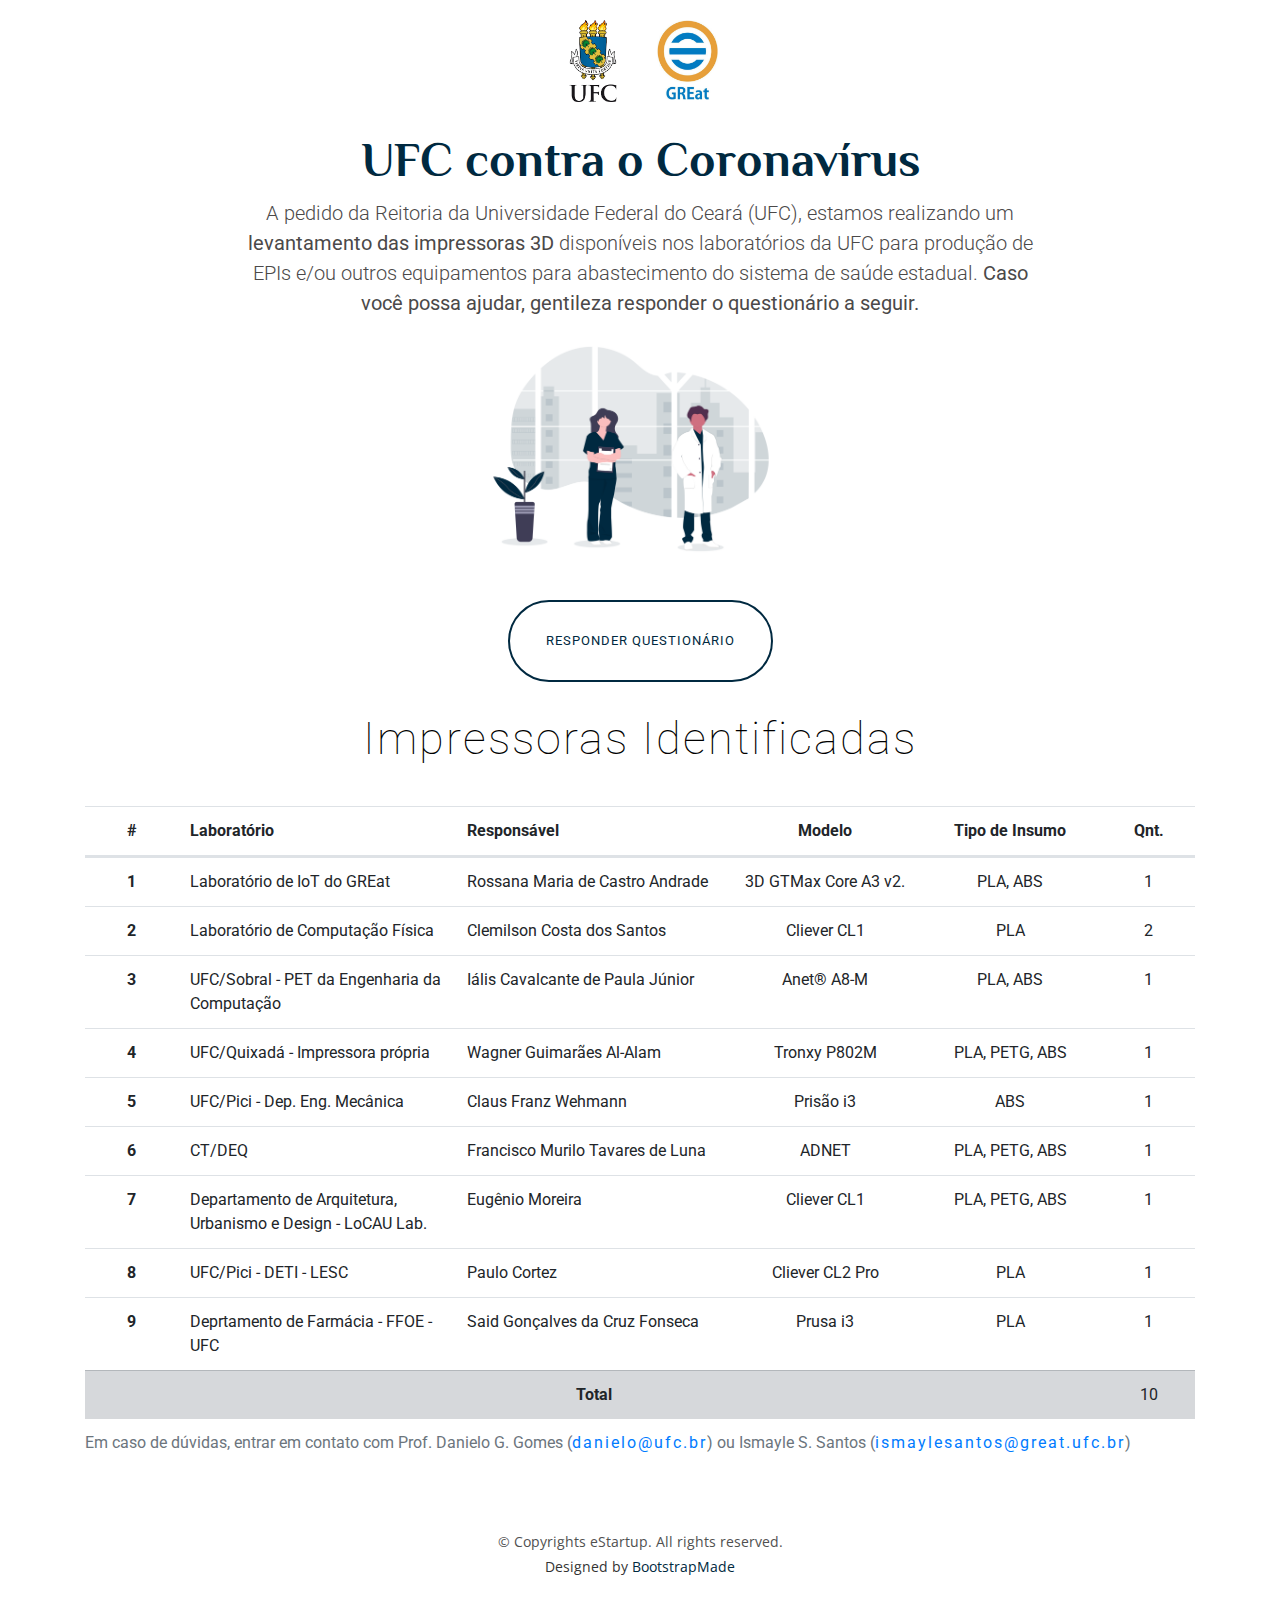
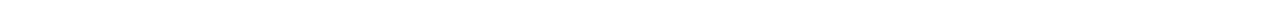
==== index.html @ 8f5399b8 "Nova atualizacao de impressoras" ====
<!DOCTYPE html>
<html lang="en">

<head>
  <meta charset="utf-8">
  <meta content="width=device-width, initial-scale=1.0" name="viewport">

  <title>UFC/GREat - Contra o Coronavírus</title>
  <meta content="" name="descriptison">
  <meta content="Coronavirus" name="keywords">

  <!-- Favicons -->
  <link href="assets/img/favicon.ico" rel="icon">

  <!-- Google Fonts -->
  <link href="https://fonts.googleapis.com/css?family=Open+Sans:300,300i,400,400i,700,700i|Roboto:100,300,400,500,700|Philosopher:400,400i,700,700i" rel="stylesheet">

  <!-- Vendor CSS Files -->
  <link href="assets/vendor/bootstrap/css/bootstrap.min.css" rel="stylesheet">
  <link href="assets/vendor/animate.css/animate.min.css" rel="stylesheet">
  <link href="assets/vendor/font-awesome/css/font-awesome.min.css" rel="stylesheet">
  <link href="assets/vendor/modal-video/css/modal-video.min.css" rel="stylesheet">
  <link href="assets/vendor/owl.carousel/assets/owl.carousel.min.css" rel="stylesheet">

  <!-- Template Main CSS File -->
  <link href="assets/css/style.css" rel="stylesheet">

  <!-- =======================================================
  * Template Name: eStartup - v2.0.0
  * Template URL: https://bootstrapmade.com/estartup-bootstrap-landing-page-template/
  * Author: BootstrapMade.com
  * License: https://bootstrapmade.com/license/
  ======================================================== -->
</head>

<body>
  <!-- ======= Hero Section ======= -->
  <section id="hero" class="wow fadeIn">
    <div class="container text-center">
      <div class="row justify-content-md-center">
        <div class="col col-lg-1 text-center">
          <a href="http://www.ufc.br/" target="_blank"><img src="assets/img/UFC3.png" width="50" alt="UFC"></a>
        </div>
        <div class="col col-lg-1 text-center">
          <a href="http://great.ufc.br/" target="_blank"><img src="assets/img/greatLogo-1-232x300.jpg" width="70" alt="GREat"></a>
        </div>
      </div>
      
      <h1>UFC contra o Coronavírus 
        <!-- <img src="https://assets.website-files.com/5d9ba0eb5f6edb77992a99d0/5e6a55e065f9f1dc64398873_iconfinder_pandemic-disease-virus-infection-coronavirus-incident--covid19_5879326.png" alt="Infection icon" style="width: 50px;"></h1>-->
           
      <div class="row justify-content-md-center" style="margin-top:10px;">
        <h2 class="d-block d-sm-none" style="padding: 0 15%;">Estamos realizando um <strong>levantamento das impressoras 3D</strong> 
          disponíveis nos laboratórios da UFC para produção de EPIs.</h2>

          <h2 class="d-none d-sm-block" style="padding: 0 15%;">A pedido da Reitoria da Universidade Federal do Ceará (UFC), 
            estamos realizando um <strong>levantamento das impressoras 3D</strong> disponíveis nos 
            laboratórios da UFC para produção de EPIs e/ou outros equipamentos para abastecimento 
            do sistema de saúde estadual. <strong>Caso você possa ajudar, gentileza responder o questionário a seguir.</strong></h2>
          
          <!-- <h2>A pedido da Reitoria da Universidade Federal do Ceará (UFC), 
            com o intuito de apoiar as unidades de saúde no combate ao Coronavirus, 
            estamos realizando um <strong>levantamento das impressoras 3D</strong> disponíveis nos 
            laboratórios da UFC para para produção de EPIs (equipamentos de proteção 
            individual) e/ou outros equipamentos para abastecimento do sistema de 
            saúde estadual. <strong>Favor preencher o formulário abaixo</strong>. Em caso de dúvidas, 
            entrar em contato com Prof. Danielo G. Gomes (<a href="mailto:danielo@ufc.br">danielo@ufc.br</a>) ou Ismayle 
            S. Santos (<a href="mailto:ismaylesantos@great.ufc.br">ismaylesantos@great.ufc.br</a>).</h2> -->
      </div>
      <div class="row justify-content-md-center">
        <div class="col col-lg-4 text-center">
          <img class="d-block d-sm-none" src="assets/img/undraw_doctors_hwty.png" alt="Juntos, vamos vencer!">
          <img class="d-none d-sm-block" src="assets/img/undraw_doctors_hwty.png" alt="Juntos, vamos vencer!">
        </div>
      </div>
      
      <a href="https://forms.gle/4GpWAx3JrM3Q6rjs7" target="_blank" class="btn-get-started scrollto">Responder Questionário</a>
    </div>
  </section><!-- End Hero Section -->

  <section id="get-started" class="padd-section text-center wow fadeInUp">

    <div class="container">
      <div class="section-title text-center" style="margin-bottom: 40px">
        <h2>Impressoras Identificadas</h2>
        <!-- <p class="separator">A seguir, temos a relação das impressoras dos laboratórios da UFC prontas para imprimir EPIs.</p>
        <p class="separator d-none d-sm-block">.</p>-->
      </div>
    </div>

    <div class="container">
      <div class="row">
        <div class="col col-lg-12">
          <div class="table-responsive">
            <table class="table table-hover">
              <caption>
                Em caso de dúvidas, entrar em contato com Prof. Danielo G. Gomes (<a href="mailto:danielo@ufc.br">danielo@ufc.br</a>) 
                ou Ismayle S. Santos (<a href="mailto:ismaylesantos@great.ufc.br">ismaylesantos@great.ufc.br</a>)
              </caption>
              <thead>
                <tr class="d-flex">
                  <th class="col-1" scope="col">#</th>
                  <th class="col-3 text-left">Laboratório</th>
                  <th class="col-3 text-left">Responsável</th>
                  <th class="col-2">Modelo</th>
                  <th class="col-2">Tipo de Insumo</th>
                  <th class="col-1">Qnt.</th>
                </tr>
              </thead>
              <tbody>
                <tr class="d-flex">
                  <th class="col-1" scope="row">1</th>
                  <td class="col-3 text-left">Laboratório de IoT do GREat</td>
                  <td class="col-3 text-left">Rossana Maria de Castro Andrade</td>
                  <td class="col-2">3D GTMax Core A3 v2.</td>
                  <td class="col-2">PLA, ABS</td>
                  <td class="col-1">1</td>
                </tr>
                <tr class="d-flex">
                  <th class="col-1" scope="row">2</th>
                  <td class="col-3 text-left">Laboratório de Computação Física</td>
                  <td class="col-3 text-left">Clemilson Costa dos Santos</td>
                  <td class="col-2">Cliever CL1</td>
                  <td class="col-2">PLA</td>
                  <td class="col-1">2</td>
                </tr>
                
                <tr class="d-flex">
                  <th class="col-1" scope="row">3</th>
                  <td class="col-3 text-left">UFC/Sobral - PET da Engenharia da Computação</td>
                  <td class="col-3 text-left">Iális Cavalcante de Paula Júnior</td>
                  <td class="col-2">Anet® A8-M</td>
                  <td class="col-2">PLA, ABS</td>
                  <td class="col-1">1</td>
                </tr>
                
                <tr class="d-flex">
                  <th class="col-1" scope="row">4</th>
                  <td class="col-3 text-left">UFC/Quixadá - Impressora própria</td>
                  <td class="col-3 text-left">Wagner Guimarães Al-Alam</td>
                  <td class="col-2">Tronxy P802M</td>
                  <td class="col-2">PLA, PETG, ABS</td>
                  <td class="col-1">1</td>
                </tr>
                
                <tr class="d-flex">
                  <th class="col-1" scope="row">5</th>
                  <td class="col-3 text-left">UFC/Pici - Dep. Eng. Mecânica</td>
                  <td class="col-3 text-left">Claus Franz Wehmann</td>
                  <td class="col-2">Prisão i3</td>
                  <td class="col-2">ABS</td>
                  <td class="col-1">1</td>
                </tr>

                <tr class="d-flex">
                  <th class="col-1" scope="row">6</th>
                  <td class="col-3 text-left">CT/DEQ</td>
                  <td class="col-3 text-left">Francisco Murilo Tavares de Luna</td>
                  <td class="col-2">ADNET</td>
                  <td class="col-2">PLA, PETG, ABS</td>
                  <td class="col-1">1</td>
                </tr>

                <tr class="d-flex">
                  <th class="col-1" scope="row">7</th>
                  <td class="col-3 text-left">Departamento de Arquitetura, Urbanismo e Design - LoCAU Lab.</td>
                  <td class="col-3 text-left">Eugênio Moreira</td>
                  <td class="col-2">Cliever CL1</td>
                  <td class="col-2">PLA, PETG, ABS</td>
                  <td class="col-1">1</td>
                </tr>

                <tr class="d-flex">
                  <th class="col-1" scope="row">8</th>
                  <td class="col-3 text-left">UFC/Pici - DETI - LESC</td>
                  <td class="col-3 text-left">Paulo Cortez</td>
                  <td class="col-2">Cliever CL2 Pro</td>
                  <td class="col-2">PLA</td>
                  <td class="col-1">1</td>
                </tr>

                <tr class="d-flex">
                  <th class="col-1" scope="row">9</th>
                  <td class="col-3 text-left">Deprtamento de Farmácia - FFOE - UFC</td>
                  <td class="col-3 text-left">Said Gonçalves da Cruz Fonseca</td>
                  <td class="col-2">Prusa i3</td>
                  <td class="col-2">PLA</td>
                  <td class="col-1">1</td>
                </tr>

                <tr class="d-flex table-secondary">
                  <th class="col-11" scope="row">Total</th>
                  <td class="col-1">10</td>
                </tr>
              </tbody>
            </table>
          </div>
        </div>
      </div>
    </div>

  </section><!-- End Get Started Section -->

  <!-- ======= Footer ======= -->
  <footer class="footer">
    
    <div class="copyrights">
      <div class="container">
        <p>&copy; Copyrights eStartup. All rights reserved.</p>
        <div class="credits">
          <!--
          All the links in the footer should remain intact.
          You can delete the links only if you purchased the pro version.
          Licensing information: https://bootstrapmade.com/license/
          Purchase the pro version with working PHP/AJAX contact form: https://bootstrapmade.com/buy/?theme=eStartup
          -->
          Designed by <a href="https://bootstrapmade.com/">BootstrapMade</a>
        </div>
      </div>
    </div>

  </footer><!-- End  Footer -->

  <a href="#" class="back-to-top"><i class="fa fa-chevron-up"></i></a>

  <!-- Vendor JS Files -->
  <script src="assets/vendor/jquery/jquery.min.js"></script>
  <script src="assets/vendor/bootstrap/js/bootstrap.bundle.min.js"></script>
  <script src="assets/vendor/jquery.easing/jquery.easing.min.js"></script>
  <script src="assets/vendor/php-email-form/validate.js"></script>
  <script src="assets/vendor/wow/wow.min.js"></script>
  <script src="assets/vendor/modal-video/js/modal-video.min.js"></script>
  <script src="assets/vendor/owl.carousel/owl.carousel.min.js"></script>
  <script src="assets/vendor/superfish/superfish.min.js"></script>
  <script src="assets/vendor/hoverIntent/hoverIntent.js"></script>

  <!-- Template Main JS File -->
  <script src="assets/js/main.js"></script>

</body>

</html>
---- assets/vendor/modal-video/css/modal-video.min.css ----
@keyframes modal-video{from{opacity:0}to{opacity:1}}@keyframes modal-video-inner{from{transform:translate(0, 100px)}to{transform:translate(0, 0)}}.modal-video{position:fixed;top:0;left:0;width:100%;height:100%;background-color:rgba(0,0,0,0.5);z-index:1000000;cursor:pointer;opacity:1;animation-timing-function:ease-out;animation-duration:.3s;animation-name:modal-video;-webkit-transition:opacity .3s ease-out;-moz-transition:opacity .3s ease-out;-ms-transition:opacity .3s ease-out;-o-transition:opacity .3s ease-out;transition:opacity .3s ease-out}.modal-video-close{opacity:0}.modal-video-close .modal-video-movie-wrap{-webkit-transform:translate(0, 100px);-moz-transform:translate(0, 100px);-ms-transform:translate(0, 100px);-o-transform:translate(0, 100px);transform:translate(0, 100px)}.modal-video-body{max-width:940px;width:100%;height:100%;margin:0 auto;display:table}.modal-video-inner{display:table-cell;vertical-align:middle;width:100%;height:100%}.modal-video-movie-wrap{width:100%;height:0;position:relative;padding-bottom:56.25%;background-color:#333;animation-timing-function:ease-out;animation-duration:.3s;animation-name:modal-video-inner;-webkit-transform:translate(0, 0);-moz-transform:translate(0, 0);-ms-transform:translate(0, 0);-o-transform:translate(0, 0);transform:translate(0, 0);-webkit-transition:-webkit-transform .3s ease-out;-moz-transition:-moz-transform .3s ease-out;-ms-transition:-ms-transform .3s ease-out;-o-transition:-o-transform .3s ease-out;transition:transform .3s ease-out}.modal-video-movie-wrap iframe{position:absolute;top:0;left:0;width:100%;height:100%}.modal-video-close-btn{position:absolute;z-index:2;top:-35px;right:-35px;display:inline-block;width:35px;height:35px;overflow:hidden;border:none;background:transparent}.modal-video-close-btn:before{transform:rotate(45deg)}.modal-video-close-btn:after{transform:rotate(-45deg)}.modal-video-close-btn:before,.modal-video-close-btn:after{content:'';position:absolute;height:2px;width:100%;top:50%;left:0;margin-top:-1px;background:#fff;border-radius:5px;margin-top:-6px}
---- assets/css/style.css ----
/**
* Template Name: eStartup - v2.0.0
* Template URL: https://bootstrapmade.com/estartup-bootstrap-landing-page-template/
* Author: BootstrapMade.com
* License: https://bootstrapmade.com/license/
*/

@charset "UTF-8";
/*--------------------------------------------------------------
# General
--------------------------------------------------------------*/
body {
  background-color: #fff;
  color: #333;
}

h1, h2, h3, h4, h5, h6 {
  margin: 0;
}

h2 {
  color: #000;
  font-weight: 600;
}

h4 {
  color: #000;
  font-size: 13px;
  font-weight: 700;
  letter-spacing: 2px;
  text-transform: uppercase;
  line-height: 2;
}

h5 {
  color: #626262;
  font-size: 14px;
  font-weight: 500;
}

a {
  letter-spacing: 2px;
  text-decoration: none;
}

ul {
  letter-spacing: 1px;
}

li {
  color: #626262;
  font-size: 13px;
  font-weight: 400;
  letter-spacing: 2px;
  line-height: 30px;
  text-transform: capitalize;
}

p {
  color: #505050;
  font-size: 14px;
  font-weight: 300;
  letter-spacing: 0.5px;
  line-height: 2;
  margin-bottom: 20px;
}

span {
  letter-spacing: 1px;
}

.img-fluid {
  height: 60px;
  margin-bottom: 30px;
  width: 60px;
}

.container-full {
  padding-left: 0;
  padding-right: 0;
}

.btn {
  border: 1px solid #fff;
  border-radius: 50px;
  color: #fff;
  font-size: 11px;
  font-weight: 600;
  padding: 15px 40px;
  text-transform: uppercase;
  transition: all 0.5s ease-in-out 0s;
}

.btn-default:hover {
  color: #fff;
  background-color: #e6e6e6;
  border-color: #adadad;
}

.fa {
  font-size: 13px;
}

/* Back to top button */
.back-to-top {
  position: fixed;
  display: none;
  background: #002940;
  line-height: 1;
  color: #fff;
  padding: 7px 12px 13px 12px;
  font-size: 16px;
  border-radius: 2px;
  right: 15px;
  bottom: 15px;
  transition: background 0.5s;
}

@media (max-width: 768px) {
  .back-to-top {
    bottom: 15px;
  }
}

.back-to-top:focus {
  background: #002940;
  color: #fff;
  outline: none;
}

.back-to-top:hover {
  background: #55b03f;
  color: #fff;
}

/*--------------------------------------------------------------
# Header
--------------------------------------------------------------*/
#header {
  background: #fff;
  position: fixed;
  left: 0;
  top: 0;
  right: 0;
  height: 48px;
  z-index: 3;
  transition: all 0.5s ease;
}

#header #logo {
  padding: 6px 0 0 0;
}

#header #logo h1 {
  color: #505050;
  font-family: "Philosopher", sans-serif;
  font-size: 26px;
  font-weight: 500;
  letter-spacing: 1px;
  margin: 0;
}

#header #logo h1 a {
  color: #555;
  line-height: 1;
  display: inline-block;
  text-decoration: none;
}

#header #logo h1 a span {
  color: #71c55d;
}

#header #logo img {
  padding: 0;
  margin: 0;
}

.scroll-header {
  background: #fff;
  box-shadow: 0 3px 7px rgba(0, 0, 0, 0.1);
}

/*--------------------------------------------------------------
# Hero Section
--------------------------------------------------------------*/
#hero {
  width: 100%;
  height: auto;
  /*background: url(../img/hero-bg.png) center bottom no-repeat;*/
  background-size: 100%;
  position: relative;
  margin-top: 20px;
  margin-bottom: 20px;
}

@media (min-width: 1025px) {
  #hero {
    background-attachment: fixed;
  }
}

#hero .hero-container {
  position: absolute;
  bottom: 0;
  top: 0;
  left: 0;
  right: 0;
  display: flex;
  justify-content: center;
  align-items: center;
  flex-direction: column;
  text-align: center;
}

#hero h1 {
  margin: 0 0 10px 0;
  font-size: 48px;
  font-weight: 700;
  line-height: 56px;
  font-family: "Philosopher", sans-serif;
  color: #002940;
}

@media (max-width: 768px) {
  #hero h1 {
    font-size: 28px;
    line-height: 36px;
  }
}

#hero h2 {
  color: #4b4949;
  margin-bottom: 10px;
  font-size: 20px;
  font-family: "Roboto", sans-serif;
  font-weight: 300;
  line-height: 30px;
}

@media (max-width: 768px) {
  #hero h2 {
    font-size: 18px;
    line-height: 24px;
    margin-bottom: 30px;
  }
}

#hero img {
  max-width: 95%;
  margin-bottom: 30px;
}

#hero .btn-get-started {
  font-family: "Roboto", sans-serif;
  text-transform: uppercase;
  font-weight: 400;
  font-size: 13px;
  letter-spacing: 1px;
  display: inline-block;
  padding: 11px 36px;
  border-radius: 50px;
  transition: 0.5s;
  border: 2px solid #002940;
  background: #fff;
  color: #002940;
  text-decoration: none;
}

#hero .btn-get-started:hover {
  background: #002940;
  color: #fff;
}

#hero .btns a {
  color: #555;
  font-size: 11px;
  font-weight: 600;
  text-transform: uppercase;
  margin: 4px 20px;
  text-decoration: none;
  transition: 0.3s;
}

@media (max-width: 575px) {
  #hero .btns a {
    margin: 4px 8px;
  }
}

#hero .btns a:hover {
  color: #71c55d;
}

/*--------------------------------------------------------------
# Navigation Menu
--------------------------------------------------------------*/
/* Nav Menu Essentials */
.nav-menu, .nav-menu * {
  margin: 0;
  padding: 0;
  list-style: none;
}

.nav-menu ul {
  position: absolute;
  display: none;
  top: 100%;
  left: 0;
  z-index: 99;
}

.nav-menu li {
  position: relative;
  white-space: nowrap;
}

.nav-menu > li {
  float: left;
}

.nav-menu li:hover > ul,
.nav-menu li.sfHover > ul {
  display: block;
}

.nav-menu ul ul {
  top: 0;
  left: 100%;
}

.nav-menu ul li {
  min-width: 180px;
}

/* Nav Menu Arrows */
.sf-arrows .sf-with-ul {
  padding-right: 22px;
}

.sf-arrows .sf-with-ul:after {
  content: "\f107";
  position: absolute;
  right: 8px;
  margin-top: 1px;
  font-family: FontAwesome;
  font-style: normal;
  font-weight: normal;
}

.sf-arrows ul .sf-with-ul:after {
  content: "\f105";
}

/* Nav Meu Container */
#nav-menu-container {
  float: right;
  margin: 0 0 0 0;
}

@media (max-width: 1024px) {
  #nav-menu-container {
    display: none;
  }
}

/* Nav Meu Styling */
.nav-menu a {
  padding: 8px 8px;
  text-decoration: none;
  display: inline-block;
  color: #555;
  font-family: "Roboto", sans-serif;
  font-weight: 400;
  font-size: 14px;
  outline: none;
  letter-spacing: 0;
  transition: 0.3s;
}

.nav-menu li:hover > a, .nav-menu > .menu-active > a {
  color: #71c55d;
}

.nav-menu > li {
  margin-left: 10px;
}

.nav-menu ul {
  margin: 0;
  padding: 10px;
  box-shadow: 0px 0px 30px rgba(127, 137, 161, 0.25);
  background: #fff;
}

.nav-menu ul li {
  transition: 0.3s;
}

.nav-menu ul li a {
  padding: 5px 10px;
  color: #333;
  transition: 0.3s;
  display: block;
  font-size: 14px;
  text-transform: none;
}

.nav-menu ul li:hover > a {
  color: #71c55d;
}

.nav-menu ul ul {
  margin: 0;
}

/* Mobile Nav Toggle */
#mobile-nav-toggle {
  position: fixed;
  right: 0;
  top: 0;
  z-index: 999;
  margin: 4px 20px 0 0;
  border: 0;
  background: none;
  font-size: 24px;
  display: none;
  transition: all 0.4s;
  outline: none;
  cursor: pointer;
}

#mobile-nav-toggle i {
  color: #555;
  font-size: 24px;
}

@media (max-width: 1024px) {
  #mobile-nav-toggle {
    display: inline;
  }
}

/* Mobile Nav Styling */
#mobile-nav {
  position: fixed;
  top: 0;
  padding-top: 18px;
  bottom: 0;
  z-index: 998;
  background: rgba(52, 59, 64, 0.9);
  left: -260px;
  width: 260px;
  overflow-y: auto;
  transition: 0.4s;
}

#mobile-nav ul {
  padding: 0;
  margin: 0;
  list-style: none;
}

#mobile-nav ul li {
  position: relative;
}

#mobile-nav ul li a {
  color: #fff;
  font-size: 14px;
  overflow: hidden;
  padding: 6px 22px 6px 15px;
  position: relative;
  text-decoration: none;
  width: 100%;
  display: block;
  outline: none;
  letter-spacing: 0;
}

#mobile-nav ul li a:hover {
  color: #fff;
}

#mobile-nav ul li li {
  padding-left: 30px;
}

#mobile-nav ul .menu-has-children i {
  position: absolute;
  right: 0;
  z-index: 99;
  padding: 15px;
  cursor: pointer;
  color: #fff;
}

#mobile-nav ul .menu-has-children i.fa-chevron-up {
  color: #71c55d;
}

#mobile-nav ul .menu-item-active {
  color: #71c55d;
}

#mobile-body-overly {
  width: 100%;
  height: 100%;
  z-index: 997;
  top: 0;
  left: 0;
  position: fixed;
  background: rgba(52, 59, 64, 0.9);
  display: none;
}

/* Mobile Nav body classes */
body.mobile-nav-active {
  overflow: hidden;
}

body.mobile-nav-active #mobile-nav {
  left: 0;
}

body.mobile-nav-active #mobile-nav-toggle i {
  color: #fff;
}

/*--------------------------------------------------------------
# Sections
--------------------------------------------------------------*/
.padd-section {
  padding-bottom: 20px;
  padding-top: 10px;
}

@media (max-width: 992px) {
  .padd-section {
    padding-top: 40px;
    padding-bottom: 40px;
  }
}

.section-title {
  margin-bottom: 80px;
}

@media (max-width: 992px) {
  .section-title {
    margin-bottom: 40px;
  }
}

.section-title h2 {
  font-family: "Roboto", sans-serif;
  font-size: 45px;
  font-weight: 100;
  letter-spacing: 2px;
  margin-bottom: 20px;
  text-transform: capitalize;
}

.section-title .separator {
  margin: 0;
}

.separator {
  color: #626262;
  font-family: "Roboto", sans-serif;
  font-size: 15px;
  font-weight: 300;
  margin-bottom: 30px;
}

/* Get Started Section
--------------------------------*/
#get-started {
  display: inline-block;
  height: 100%;
  width: 100%;
}

#get-started .feature-block {
  background: #fff none repeat scroll 0 0;
  padding: 30px 20px;
  transition: all 0.5s ease-in-out 0s;
}

@media (max-width: 991px) {
  #get-started .feature-block {
    margin-bottom: 30px;
  }
}

#get-started .feature-block:hover {
  box-shadow: 0 0 35px rgba(0, 0, 0, 0.1);
  transition: all 0.5s ease-in-out 0s;
}

#get-started .feature-block h4 {
  margin-bottom: 20px;
}

#get-started .feature-block p {
  margin-bottom: 20px;
}

#get-started .feature-block a {
  color: #505050;
  font-size: 12px;
  font-weight: 600;
  text-decoration: none;
  text-transform: capitalize;
  transition: 0.3s;
}

#get-started .feature-block a:hover {
  color: #71c55d;
}

/* About Us Section
--------------------------------*/
#about-us img {
  max-width: 100%;
}

#about-us .about-content {
  padding-top: 60px;
}

#about-us .about-content h2 {
  color: #252525;
  font-family: "roboto";
  font-size: 39px;
  font-weight: 100;
  letter-spacing: 2px;
  margin-bottom: 20px;
  text-transform: capitalize;
}

#about-us .about-content span {
  font-weight: 700;
  padding-right: 10px;
  text-transform: uppercase;
}

#about-us .about-content ul li {
  line-height: 36px;
}

#about-us .about-content ul li .fa {
  padding-right: 20px;
}

/* Features Section
--------------------------------*/
#features {
  display: inline-block;
  height: 100%;
  width: 100%;
}

#features .feature-block {
  background: #fff none repeat scroll 0 0;
  padding: 30px 20px;
  margin-bottom: 30px;
  transition: all 0.5s ease-in-out 0s;
}

#features .feature-block:hover {
  box-shadow: 0 0 35px rgba(0, 0, 0, 0.1);
  transition: all 0.5s ease-in-out 0s;
}

#features .feature-block h4 {
  margin-bottom: 20px;
}

#features .feature-block p {
  margin-bottom: 0;
}

/* Screenshots Section
--------------------------------*/
.owl-dot.active > span {
  height: 10px !important;
  width: 10px !important;
}

.owl-theme .owl-dots .owl-dot span {
  height: 10px !important;
  width: 10px !important;
}

.owl-item img {
  cursor: pointer;
}

.owl-stage-outer {
  margin-bottom: 30px;
}

.owl-theme .owl-nav {
  display: none;
  margin-top: 10px;
}

.owl-theme .owl-dots .owl-dot.active span, .owl-theme .owl-dots .owl-dot:hover span {
  background: #71c55d;
}

.owl-theme .owl-dots .owl-dot span {
  background: #ddd;
}

/* Video Section
--------------------------------*/
#video {
  background: url(../img/video-bg.jpg) center center;
  background-repeat: no-repeat;
  background-size: cover;
  height: 400px;
  overflow: hidden;
}

#video .overlay {
  background: rgba(0, 0, 0, 0.85);
  height: 100%;
}

#video .overlay .play-btn {
  width: 94px;
  height: 94px;
  background: radial-gradient(#71c55d 50%, rgba(113, 197, 93, 0.15) 52%);
  border-radius: 50%;
  display: block;
  margin: 153px auto 0;
  position: relative;
  overflow: hidden;
}

#video .overlay .play-btn::after {
  content: '';
  position: absolute;
  left: 50%;
  top: 50%;
  transform: translateX(-40%) translateY(-50%);
  width: 0;
  height: 0;
  border-top: 10px solid transparent;
  border-bottom: 10px solid transparent;
  border-left: 15px solid #fff;
  z-index: 100;
  transition: all 400ms cubic-bezier(0.55, 0.055, 0.675, 0.19);
}

#video .overlay .play-btn:before {
  content: '';
  position: absolute;
  width: 120px;
  height: 120px;
  -webkit-animation-delay: 0s;
  animation-delay: 0s;
  -webkit-animation: pulsate1 2s;
  animation: pulsate1 2s;
  -webkit-animation-direction: forwards;
  animation-direction: forwards;
  -webkit-animation-iteration-count: infinite;
  animation-iteration-count: infinite;
  -webkit-animation-timing-function: steps;
  animation-timing-function: steps;
  opacity: 1;
  border-radius: 50%;
  border: 2px solid rgba(255, 255, 255, 0.5);
  top: -15%;
  left: -15%;
  background: rgba(198, 16, 0, 0);
}

#video .overlay .play-btn:hover::after {
  border-left: 15px solid #71c55d;
  transform: scale(20);
}

#video .overlay .play-btn:hover::before {
  content: '';
  position: absolute;
  left: 50%;
  top: 50%;
  transform: translateX(-40%) translateY(-50%);
  width: 0;
  height: 0;
  border: none;
  border-top: 10px solid transparent;
  border-bottom: 10px solid transparent;
  border-left: 15px solid #fff;
  z-index: 200;
  -webkit-animation: none;
  animation: none;
  border-radius: 0;
}

@-webkit-keyframes pulsate1 {
  0% {
    transform: scale(0.6, 0.6);
    opacity: 1;
  }
  100% {
    transform: scale(1, 1);
    opacity: 0;
  }
}

@keyframes pulsate1 {
  0% {
    transform: scale(0.6, 0.6);
    opacity: 1;
  }
  100% {
    transform: scale(1, 1);
    opacity: 0;
  }
}

@-webkit-keyframes pulsate2 {
  0% {
    transform: scale(0.1, 0.1);
    opacity: 1;
  }
  100% {
    transform: scale(1, 1);
    opacity: 0;
  }
}

/* Team Section
--------------------------------*/
#team .team-block {
  box-shadow: 0 0 35px rgba(0, 0, 0, 0.1);
  height: 254px;
  overflow: hidden;
  position: relative;
  width: 100%;
}

@media (max-width: 991px) {
  #team .team-block {
    margin-bottom: 30px;
  }
}

#team .team-block img {
  width: 100%;
}

#team .team-block .team-content {
  background: #fff none repeat scroll 0 0;
  bottom: 0;
  box-shadow: 0 0 4px 0 rgba(0, 0, 0, 0.2), 0 0 0 0 rgba(0, 0, 0, 0.19);
  bottom: -147px;
  padding: 20px 0;
  position: absolute;
  width: 100%;
  transition: all 0.5s ease-in-out 0s;
}

#team .team-block .team-content ul {
  display: block;
  width: 100%;
}

#team .team-block .team-content ul li {
  display: inline-block;
}

#team .team-block .team-content ul li a {
  color: #626262;
}

#team .team-block .team-content ul li a .fa {
  float: left;
  padding-left: 10px;
  padding-right: 10px;
  transition: 0.3s;
}

#team .team-block .team-content ul li a .fa:hover {
  color: #71c55d;
}

#team .team-block .team-content ul > span {
  display: inline-block;
  font-size: 14px;
  font-weight: 300;
  letter-spacing: 0.5px;
  margin-bottom: 20px;
  text-transform: uppercase;
}

#team .team-block:hover .team-content {
  bottom: 0px;
  transition: all 0.5s ease-in-out 0s;
}

/* Testimonials Section
--------------------------------*/
#testimonials .testimonials-content {
  box-shadow: 0 0 35px rgba(0, 0, 0, 0.1);
  padding: 49px 20px;
}

#testimonials .testimonials-content::before {
  color: #71c55d;
  content: "";
  display: inline-block;
  font: 70px/1 FontAwesome;
  position: absolute;
  right: 43px;
  text-align: left;
  top: -29px;
}

#testimonials .top-top > h2 {
  font-family: "Roboto" sans-serif;
  font-size: 45px;
  font-weight: 100;
  letter-spacing: 2px;
  margin-bottom: 20px;
  text-transform: capitalize;
}

#testimonials .top-top > h4 {
  font: 700 12px Lato, sans-serif;
}

#testimonials .top-top span {
  font-size: 12px;
  font-weight: 300;
  margin-left: 26px;
}

#testimonials .btm-btm ul li {
  float: left;
  margin-left: 13px;
  border-radius: 50%;
  margin-right: 13px;
  background: #ddd none repeat scroll 0 0;
  border-radius: 50%;
  box-shadow: 0 0 35px rgba(0, 0, 0, 0.1);
  cursor: pointer;
  display: block;
  height: 10px;
  width: 10px;
}

#testimonials .btm-btm .active {
  background: #71c55d;
}

.carousel-indicators {
  position: relative;
  bottom: 0;
  left: 0;
  bottom: 0 !important;
  z-index: 15;
  width: auto;
  padding-left: 0;
  margin: 30px auto 0 auto;
  margin-right: auto;
  text-align: center;
  list-style: none;
  margin-bottom: 0;
  display: inline-block;
}

.carousel-indicators li {
  margin: 0;
}

/* Pricing Table Section
--------------------------------*/
#pricing .block-pricing {
  background: #fff;
  box-shadow: 0 0 0 0 rgba(0, 0, 0, 0.2), 0 0 4px 0 rgba(0, 0, 0, 0.19);
  display: inline-block;
  position: relative;
  width: 100%;
}

@media (max-width: 991px) {
  #pricing .block-pricing {
    margin-bottom: 30px;
  }
}

#pricing .block-pricing .table {
  margin-bottom: 0;
  padding: 30px 15px;
  max-width: 100%;
  width: 100%;
}

#pricing .block-pricing .table h4 {
  padding-bottom: 30px;
}

#pricing .block-pricing h2 {
  margin-bottom: 30px;
}

#pricing .block-pricing ul {
  list-style: outside none none;
  margin: 10px auto;
  max-width: 240px;
  padding: 0;
}

#pricing .block-pricing ul li {
  border-bottom: 1px solid rgba(153, 153, 153, 0.3);
  padding: 12px 0;
  text-align: center;
}

#pricing .block-pricing ul li b {
  color: #3c4857;
}

#pricing .block-pricing .table .table_btn a {
  background: #71c55d;
  color: #fff;
  margin: 0;
  display: inline-block;
}

#pricing .block-pricing .table .table_btn a:hover {
  background: #55b03f;
}

#pricing .block-pricing .table .table_btn a .fa {
  font-size: 13px;
  margin-right: 5px;
}

/* Blog Section
--------------------------------*/
@media (max-width: 991px) {
  #blog .block-blog {
    margin-bottom: 30px;
  }
}

#blog .block-blog img {
  width: 100%;
}

#blog .block-blog .content-blog {
  box-shadow: 0 0 0 0 rgba(0, 0, 0, 0.2), 0 0 4px 0 rgba(0, 0, 0, 0.19);
  display: inline-block;
  min-height: 125px;
  padding: 20px 10px;
  width: 100%;
}

#blog .block-blog .content-blog h4 {
  line-height: 24px;
  margin-bottom: 20px;
  text-transform: capitalize;
  font-weight: normal;
  letter-spacing: 0;
  font-size: 16px;
}

#blog .block-blog .content-blog h4 a {
  color: #555;
  text-decoration: none;
  transition: 0.3s;
}

#blog .block-blog .content-blog h4 a:hover {
  color: #71c55d;
}

#blog .block-blog .content-blog > span {
  float: left;
  font-size: 12px;
}

#blog .block-blog .content-blog a.readmore {
  color: #505050;
  font-size: 12px;
  font-weight: 600;
  text-decoration: none;
  transition: 0.3s;
  letter-spacing: 0;
  text-transform: capitalize;
}

#blog .block-blog .content-blog a.readmore:hover {
  color: #71c55d;
}

/* Newsletter Section
--------------------------------*/
#newsletter {
  background: rgba(0, 0, 0, 0) url(../img/newsletter-bg.jpg) no-repeat center top fixed;
  background-size: cover;
}

#newsletter .overlay {
  background: linear-gradient(rgba(255, 255, 255, 0.9) 0%, rgba(255, 255, 255, 0.2) 95%);
  height: 100%;
  width: 100%;
}

#newsletter .form-control {
  background-color: transparent;
  border: 1px solid #dddddd;
  border-radius: 0;
  color: #888;
  font-size: 11px;
  font-weight: 600;
  height: 50px;
  text-align: center;
  width: 70%;
  background: #fff;
}

@media (max-width: 575px) {
  #newsletter .form-control {
    margin-bottom: 30px;
    width: 100%;
  }
}

#newsletter .form-control:focus {
  border-color: #71c55d;
  box-shadow: none;
  outline: 0 none;
}

#newsletter .btn {
  background: #71c55d;
  border: 0;
  border-radius: 0;
  height: 50px;
  width: 30%;
  transition: 0.3s;
}

@media (max-width: 575px) {
  #newsletter .btn {
    width: 100%;
  }
}

#newsletter .btn:hover {
  background: #55b03f;
}

#newsletter .btn .fa {
  padding-right: 10px;
}

#newsletter ul {
  display: inline-block;
  margin-top: 40px;
  margin-bottom: 0;
}

#newsletter ul li {
  background: #71c55d;
  border-radius: 50px;
  float: left;
  height: 35px;
  line-height: 35px;
  margin-left: 10px;
  margin-right: 10px;
  width: 35px;
  transition: 0.3s;
}

#newsletter ul li:hover {
  background: #55b03f;
}

#newsletter ul li .fa {
  color: #fff;
}

/* Contact Section
--------------------------------*/
#contact {
  background: #fff;
}

#contact .info {
  color: #222;
}

#contact .info i {
  font-size: 32px;
  color: #71c55d;
  float: left;
}

#contact .info p {
  padding: 0 0 10px 50px;
  margin-bottom: 20px;
  line-height: 22px;
  font-size: 14px;
}

#contact .info .email p {
  padding-top: 5px;
}

#contact .social-links {
  padding-bottom: 20px;
}

#contact .social-links a {
  font-size: 18px;
  display: inline-block;
  background: #71c55d;
  color: #fff;
  line-height: 1;
  padding: 6px 0 8px 0;
  border-radius: 50%;
  text-align: center;
  width: 36px;
  height: 36px;
  transition: 0.3s;
}

#contact .social-links a:hover {
  background: #55b03f;
  color: #fff;
}

#contact .php-email-form .validate {
  display: none;
  color: red;
  margin: 0 0 15px 0;
  font-weight: 400;
  font-size: 13px;
}

#contact .php-email-form .error-message {
  display: none;
  color: #fff;
  background: #ed3c0d;
  text-align: center;
  padding: 15px;
  font-weight: 600;
}

#contact .php-email-form .sent-message {
  display: none;
  color: #fff;
  background: #18d26e;
  text-align: center;
  padding: 15px;
  font-weight: 600;
}

#contact .php-email-form .loading {
  display: none;
  background: #fff;
  text-align: center;
  padding: 15px;
}

#contact .php-email-form .loading:before {
  content: "";
  display: inline-block;
  border-radius: 50%;
  width: 24px;
  height: 24px;
  margin: 0 10px -6px 0;
  border: 3px solid #18d26e;
  border-top-color: #eee;
  -webkit-animation: animate-loading 1s linear infinite;
  animation: animate-loading 1s linear infinite;
}

#contact .php-email-form input, #contact .php-email-form textarea {
  border-radius: 0;
  box-shadow: none;
  font-size: 14px;
}

#contact .php-email-form input::focus, #contact .php-email-form textarea::focus {
  background-color: #71c55d;
}

#contact .php-email-form input {
  padding: 20px 15px;
}

#contact .php-email-form textarea {
  padding: 12px 15px;
}

#contact .php-email-form button[type="submit"] {
  background: #71c55d;
  border: 0;
  padding: 10px 24px;
  color: #fff;
  transition: 0.4s;
}

#contact .php-email-form button[type="submit"]:hover {
  background: #92d283;
}

@-webkit-keyframes animate-loading {
  0% {
    transform: rotate(0deg);
  }
  100% {
    transform: rotate(360deg);
  }
}

@keyframes animate-loading {
  0% {
    transform: rotate(0deg);
  }
  100% {
    transform: rotate(360deg);
  }
}

/*--------------------------------------------------------------
# Footer
--------------------------------------------------------------*/
.footer {
  padding-top: 0px;
}

.footer .footer-logo .navbar-brand {
  color: #fff;
  display: inline-block;
  float: none;
  font-family: "Philosopher", sans-serif;
  font-size: 24px;
  font-weight: 500;
  height: 100%;
  letter-spacing: 0.2em;
  padding-left: 0;
  padding-top: 0;
}

.footer .footer-logo p {
  color: #fff;
  font-size: 12px;
  letter-spacing: 1px;
}

.footer .list-menu > h4 {
  color: #fff;
  padding-bottom: 20px;
}

.footer .list-menu ul li a {
  color: #fff;
  font-size: 12px;
  padding-left: 5px;
  text-decoration: none;
  letter-spacing: 0;
}

.footer .copyrights {
  background: #fff;
  text-align: center;
  padding: 25px;
}

.footer .copyrights p, .footer .copyrights .credits {
  margin: 0;
  padding: 0;
  font-family: "Open Sans", sans-serif;
  font-weight: normal;
  font-size: 14px;
  letter-spacing: 0;
}

.footer .copyrights p a, .footer .copyrights .credits a {
  letter-spacing: 0;
  color: #002940;
}
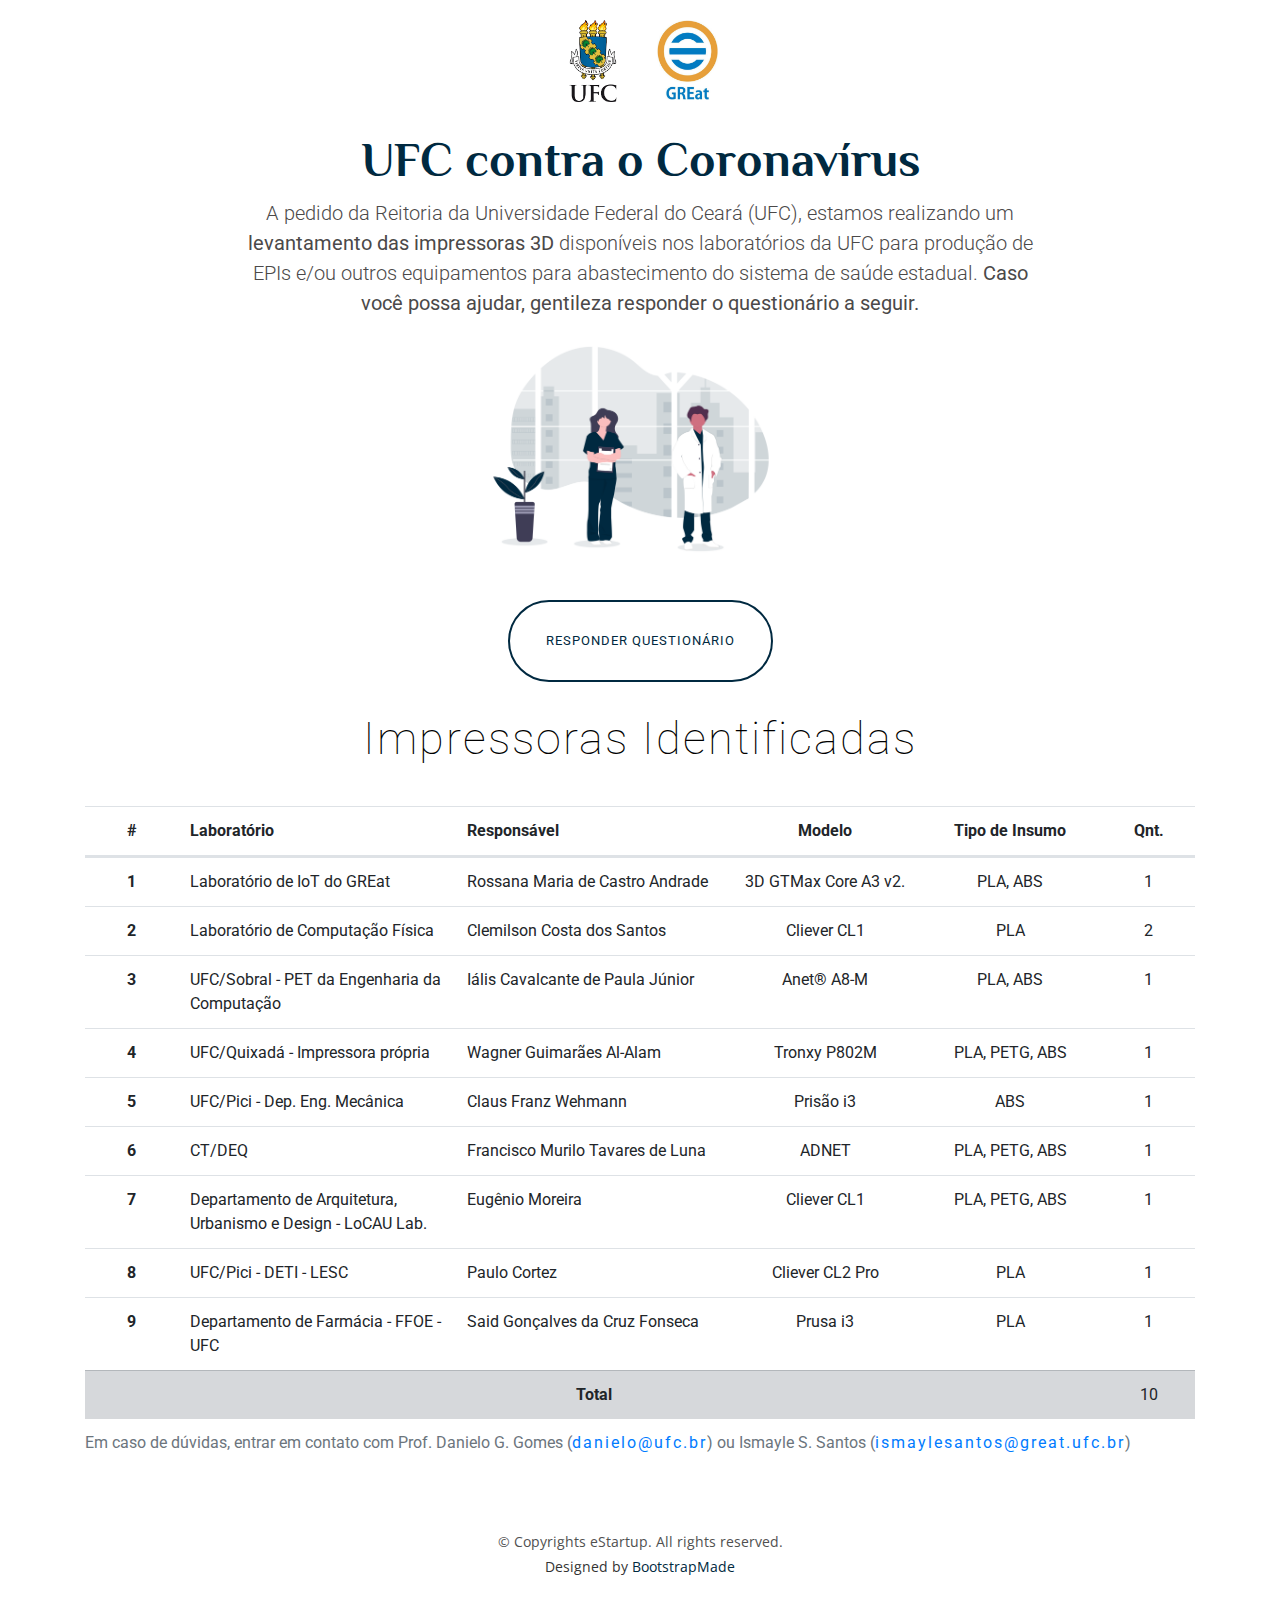
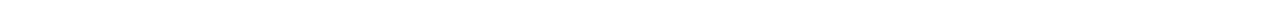
==== commit c9ddfee1: "Nova atualizacao de impressoras" ====
--- a/index.html
+++ b/index.html
@@ -181,7 +181,7 @@
 
                 <tr class="d-flex">
                   <th class="col-1" scope="row">9</th>
-                  <td class="col-3 text-left">Deprtamento de Farmácia - FFOE - UFC</td>
+                  <td class="col-3 text-left">Departamento de Farmácia - FFOE - UFC</td>
                   <td class="col-3 text-left">Said Gonçalves da Cruz Fonseca</td>
                   <td class="col-2">Prusa i3</td>
                   <td class="col-2">PLA</td>
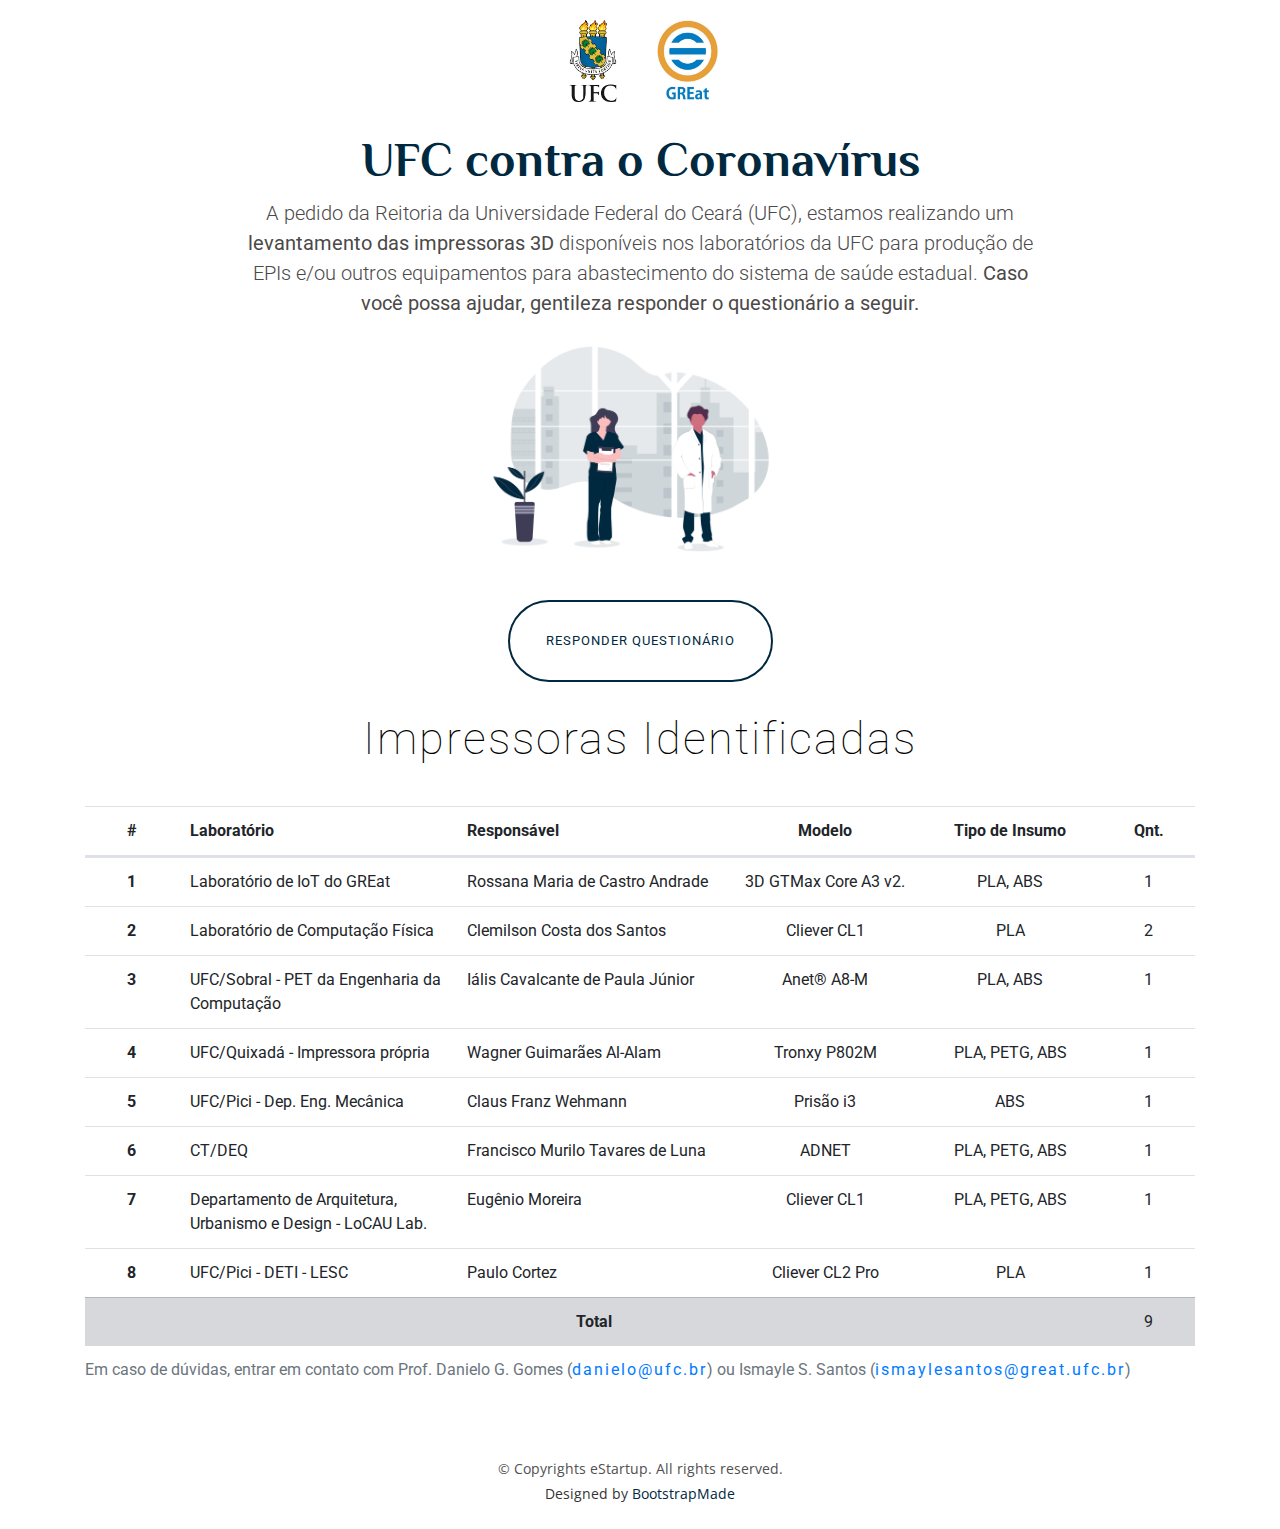
==== commit 3ae261e3: "Nova atualizacao de impressoras" ====
--- a/index.html
+++ b/index.html
@@ -179,18 +179,9 @@
                   <td class="col-1">1</td>
                 </tr>
 
-                <tr class="d-flex">
-                  <th class="col-1" scope="row">9</th>
-                  <td class="col-3 text-left">Departamento de Farmácia - FFOE - UFC</td>
-                  <td class="col-3 text-left">Said Gonçalves da Cruz Fonseca</td>
-                  <td class="col-2">Prusa i3</td>
-                  <td class="col-2">PLA</td>
-                  <td class="col-1">1</td>
-                </tr>
-
                 <tr class="d-flex table-secondary">
                   <th class="col-11" scope="row">Total</th>
-                  <td class="col-1">10</td>
+                  <td class="col-1">9</td>
                 </tr>
               </tbody>
             </table>
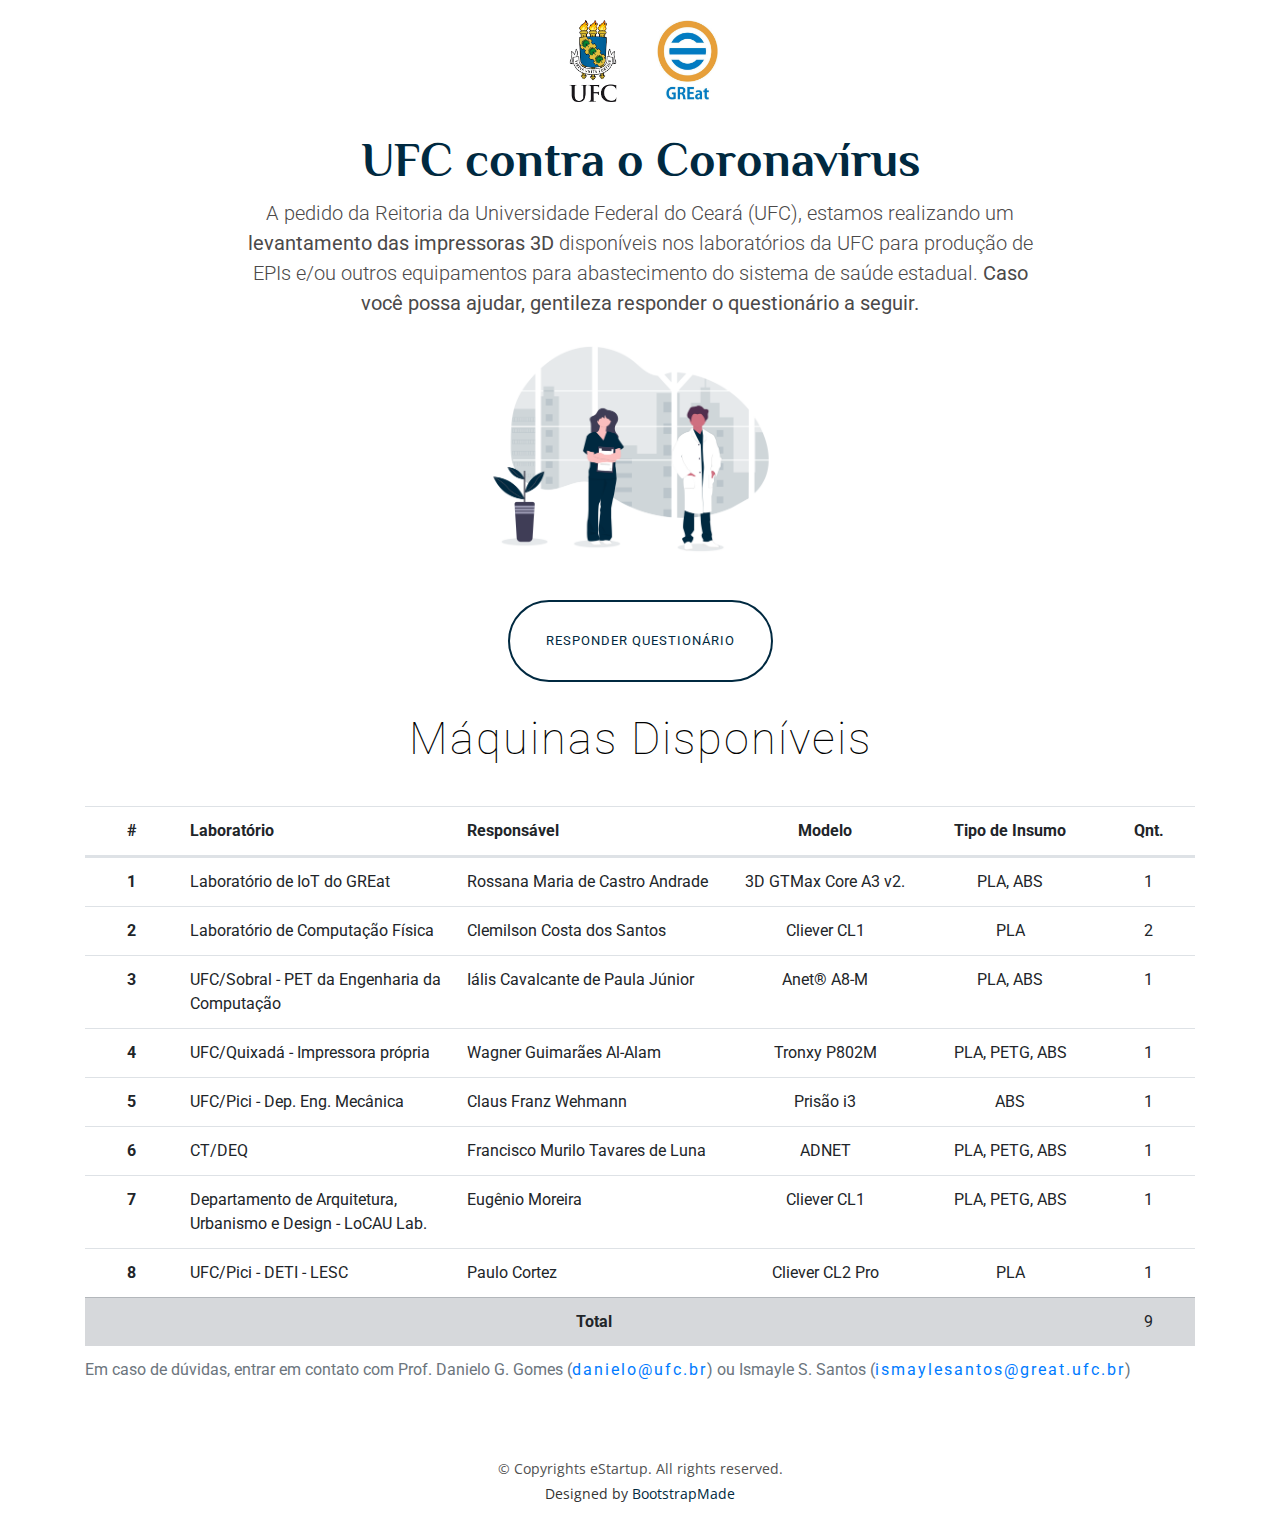
==== commit 35075d79: "Nova atualizacao de impressoras" ====
--- a/index.html
+++ b/index.html
@@ -82,7 +82,7 @@
 
     <div class="container">
       <div class="section-title text-center" style="margin-bottom: 40px">
-        <h2>Impressoras Identificadas</h2>
+        <h2>Máquinas Disponíveis</h2>
         <!-- <p class="separator">A seguir, temos a relação das impressoras dos laboratórios da UFC prontas para imprimir EPIs.</p>
         <p class="separator d-none d-sm-block">.</p>-->
       </div>
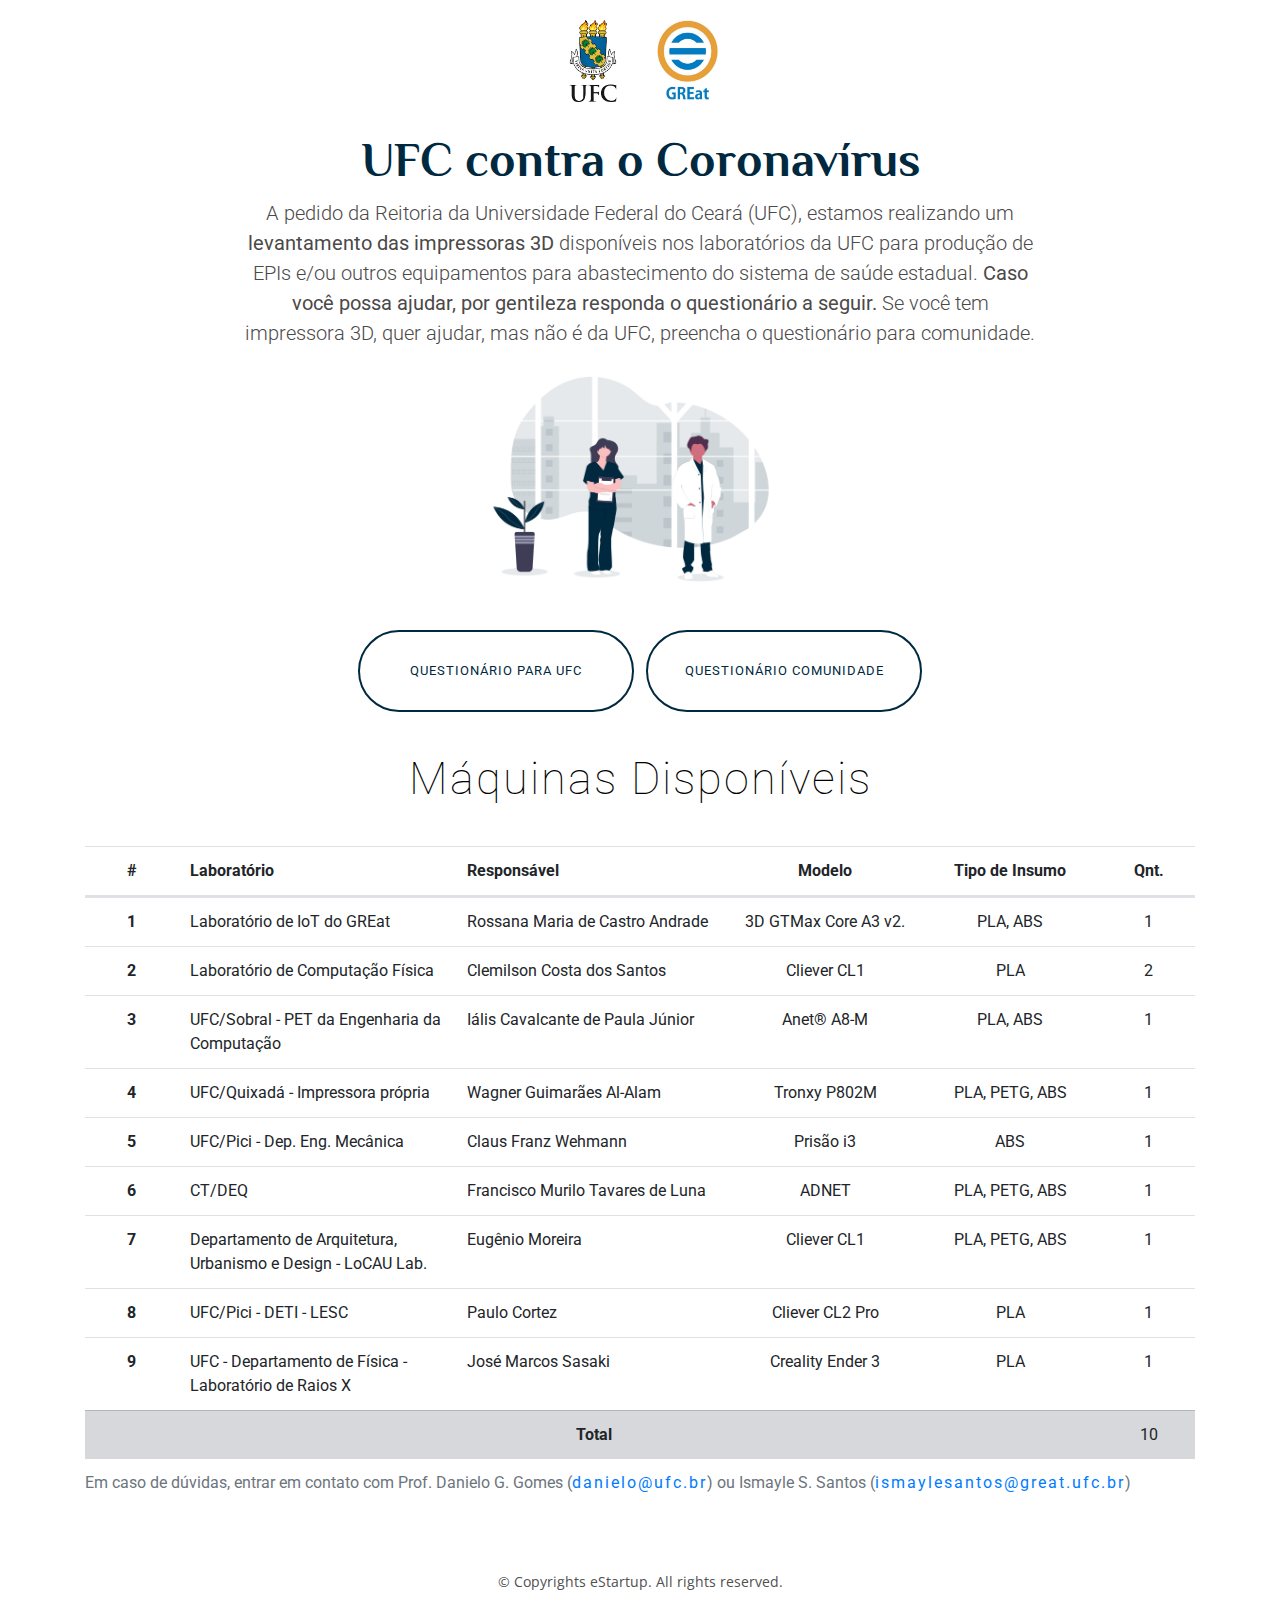
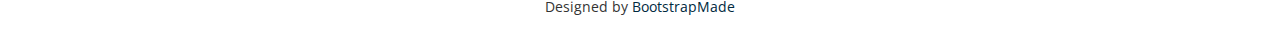
==== commit eb0b2927: "Nova atualização de impressoras" ====
--- a/index.html
+++ b/index.html
@@ -51,12 +51,15 @@
            
       <div class="row justify-content-md-center" style="margin-top:10px;">
         <h2 class="d-block d-sm-none" style="padding: 0 15%;">Estamos realizando um <strong>levantamento das impressoras 3D</strong> 
-          disponíveis nos laboratórios da UFC para produção de EPIs.</h2>
+          disponíveis nos laboratórios da UFC para produção de EPIs. <strong>Caso você possa ajudar, por gentileza responda o questionário 
+          a seguir.</strong></h2>
 
           <h2 class="d-none d-sm-block" style="padding: 0 15%;">A pedido da Reitoria da Universidade Federal do Ceará (UFC), 
             estamos realizando um <strong>levantamento das impressoras 3D</strong> disponíveis nos 
             laboratórios da UFC para produção de EPIs e/ou outros equipamentos para abastecimento 
-            do sistema de saúde estadual. <strong>Caso você possa ajudar, gentileza responder o questionário a seguir.</strong></h2>
+            do sistema de saúde estadual. <strong>Caso você possa ajudar, por gentileza responda o questionário a seguir.</strong>
+            Se você tem impressora 3D, quer ajudar, mas não é da UFC, preencha o questionário para comunidade.
+          </h2>
           
           <!-- <h2>A pedido da Reitoria da Universidade Federal do Ceará (UFC), 
             com o intuito de apoiar as unidades de saúde no combate ao Coronavirus, 
@@ -74,7 +77,8 @@
         </div>
       </div>
       
-      <a href="https://forms.gle/4GpWAx3JrM3Q6rjs7" target="_blank" class="btn-get-started scrollto">Responder Questionário</a>
+      <a href="https://forms.gle/4GpWAx3JrM3Q6rjs7" target="_blank" style="width: 276px; margin-bottom: 10px;" class="btn-get-started scrollto">Questionário para UFC</a>
+      <a href="https://forms.gle/Za1rjGo6MYArBZc66" target="_blank" style="width: 276px;" class="btn-get-started scrollto">Questionário Comunidade</a>
     </div>
   </section><!-- End Hero Section -->
 
@@ -179,9 +183,18 @@
                   <td class="col-1">1</td>
                 </tr>
 
+                <tr class="d-flex">
+                  <th class="col-1" scope="row">9</th>
+                  <td class="col-3 text-left">UFC - Departamento de Física - Laboratório de Raios X</td>
+                  <td class="col-3 text-left">José Marcos Sasaki</td>
+                  <td class="col-2">Creality Ender 3</td>
+                  <td class="col-2">PLA</td>
+                  <td class="col-1">1</td>
+                </tr>
+
                 <tr class="d-flex table-secondary">
                   <th class="col-11" scope="row">Total</th>
-                  <td class="col-1">9</td>
+                  <td class="col-1">10</td>
                 </tr>
               </tbody>
             </table>
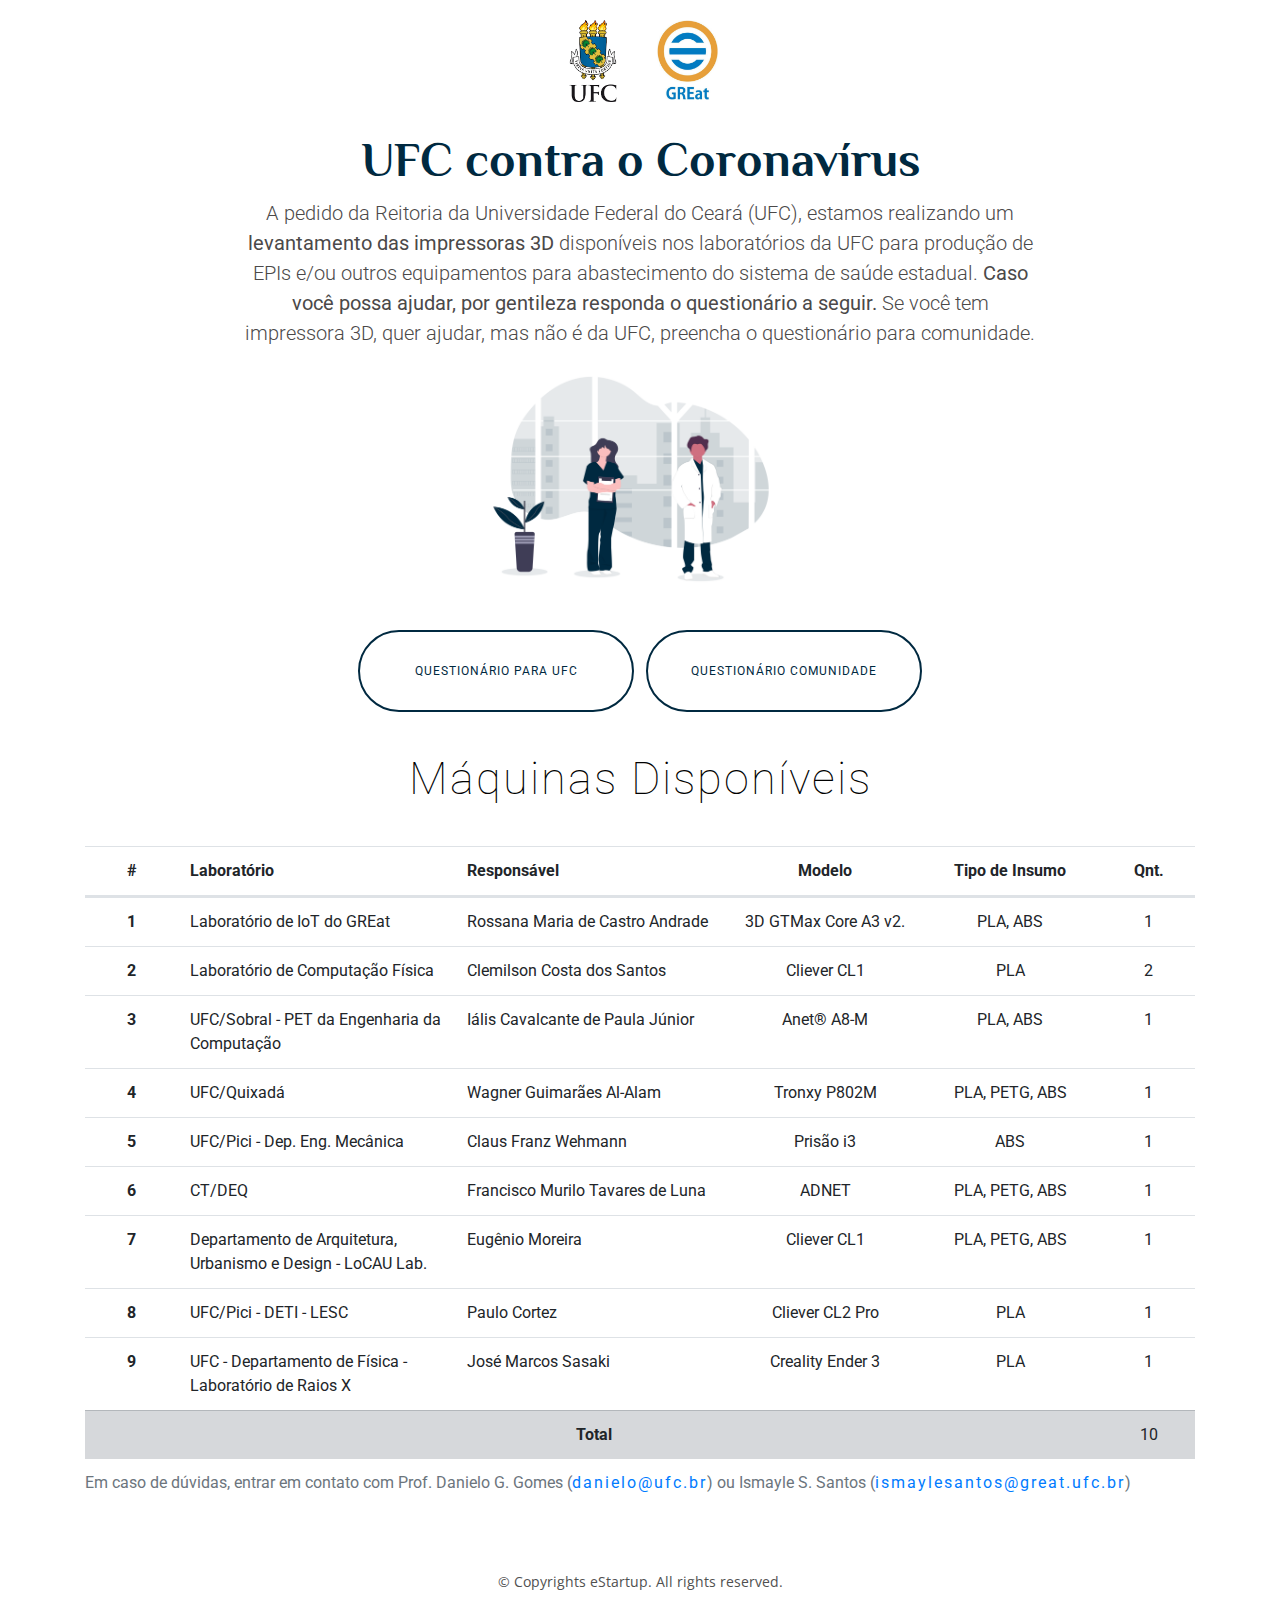
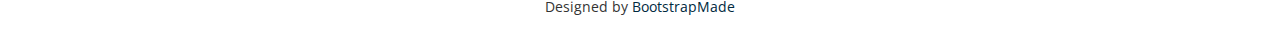
==== commit a539cc2d: "Test version" ====
--- a/index.html
+++ b/index.html
@@ -140,7 +140,7 @@
                 
                 <tr class="d-flex">
                   <th class="col-1" scope="row">4</th>
-                  <td class="col-3 text-left">UFC/Quixadá - Impressora própria</td>
+                  <td class="col-3 text-left">UFC/Quixadá</td>
                   <td class="col-3 text-left">Wagner Guimarães Al-Alam</td>
                   <td class="col-2">Tronxy P802M</td>
                   <td class="col-2">PLA, PETG, ABS</td>
--- a/assets/css/style.css
+++ b/assets/css/style.css
@@ -255,7 +255,7 @@
   font-family: "Roboto", sans-serif;
   text-transform: uppercase;
   font-weight: 400;
-  font-size: 13px;
+  font-size: 12px;
   letter-spacing: 1px;
   display: inline-block;
   padding: 11px 36px;
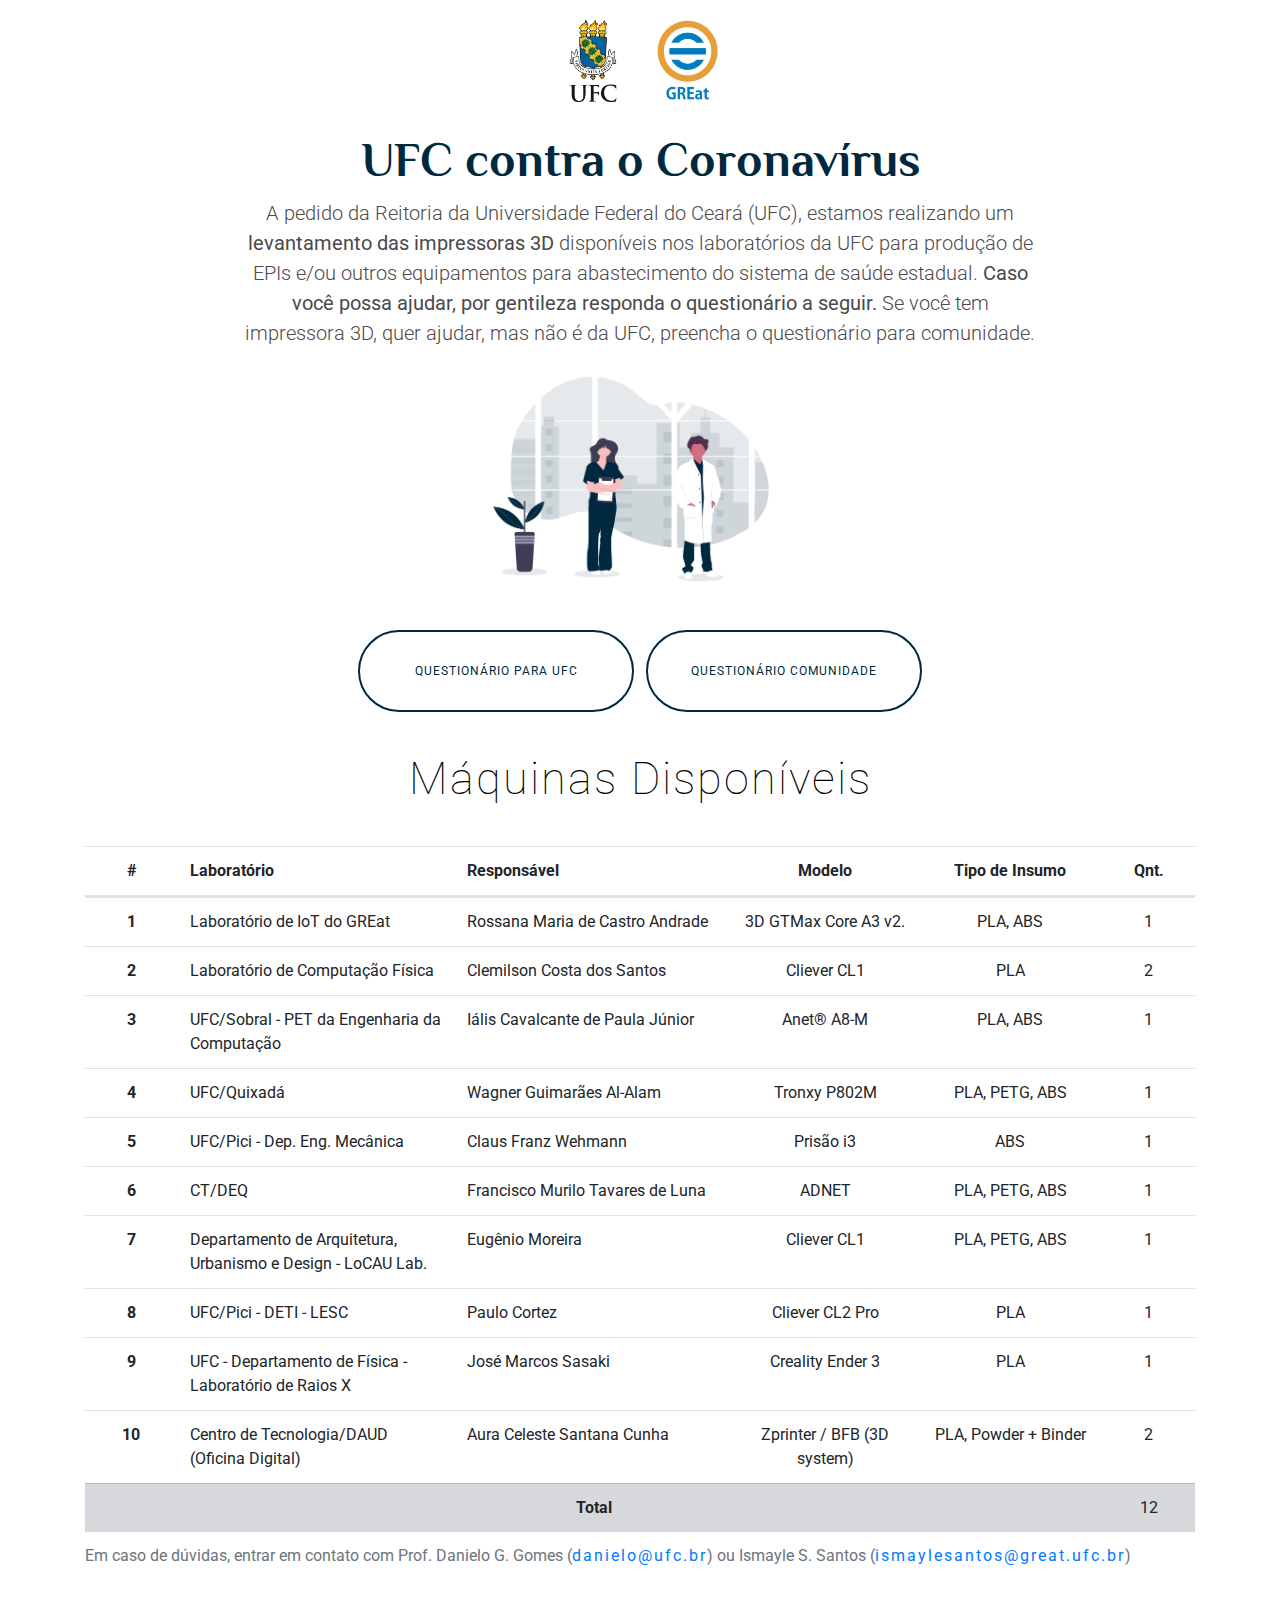
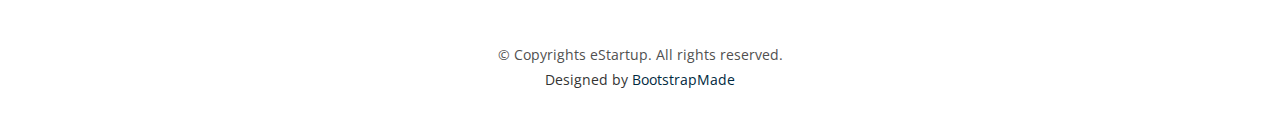
==== commit 6c972f1b: "Test version" ====
--- a/index.html
+++ b/index.html
@@ -192,9 +192,18 @@
                   <td class="col-1">1</td>
                 </tr>
 
+                <tr class="d-flex">
+                  <th class="col-1" scope="row">10</th>
+                  <td class="col-3 text-left">Centro de Tecnologia/DAUD (Oficina Digital)</td>
+                  <td class="col-3 text-left">Aura Celeste Santana Cunha</td>
+                  <td class="col-2">Zprinter / BFB (3D system)</td>
+                  <td class="col-2">PLA, Powder + Binder</td>
+                  <td class="col-1">2</td>
+                </tr>
+
                 <tr class="d-flex table-secondary">
                   <th class="col-11" scope="row">Total</th>
-                  <td class="col-1">10</td>
+                  <td class="col-1">12</td>
                 </tr>
               </tbody>
             </table>
